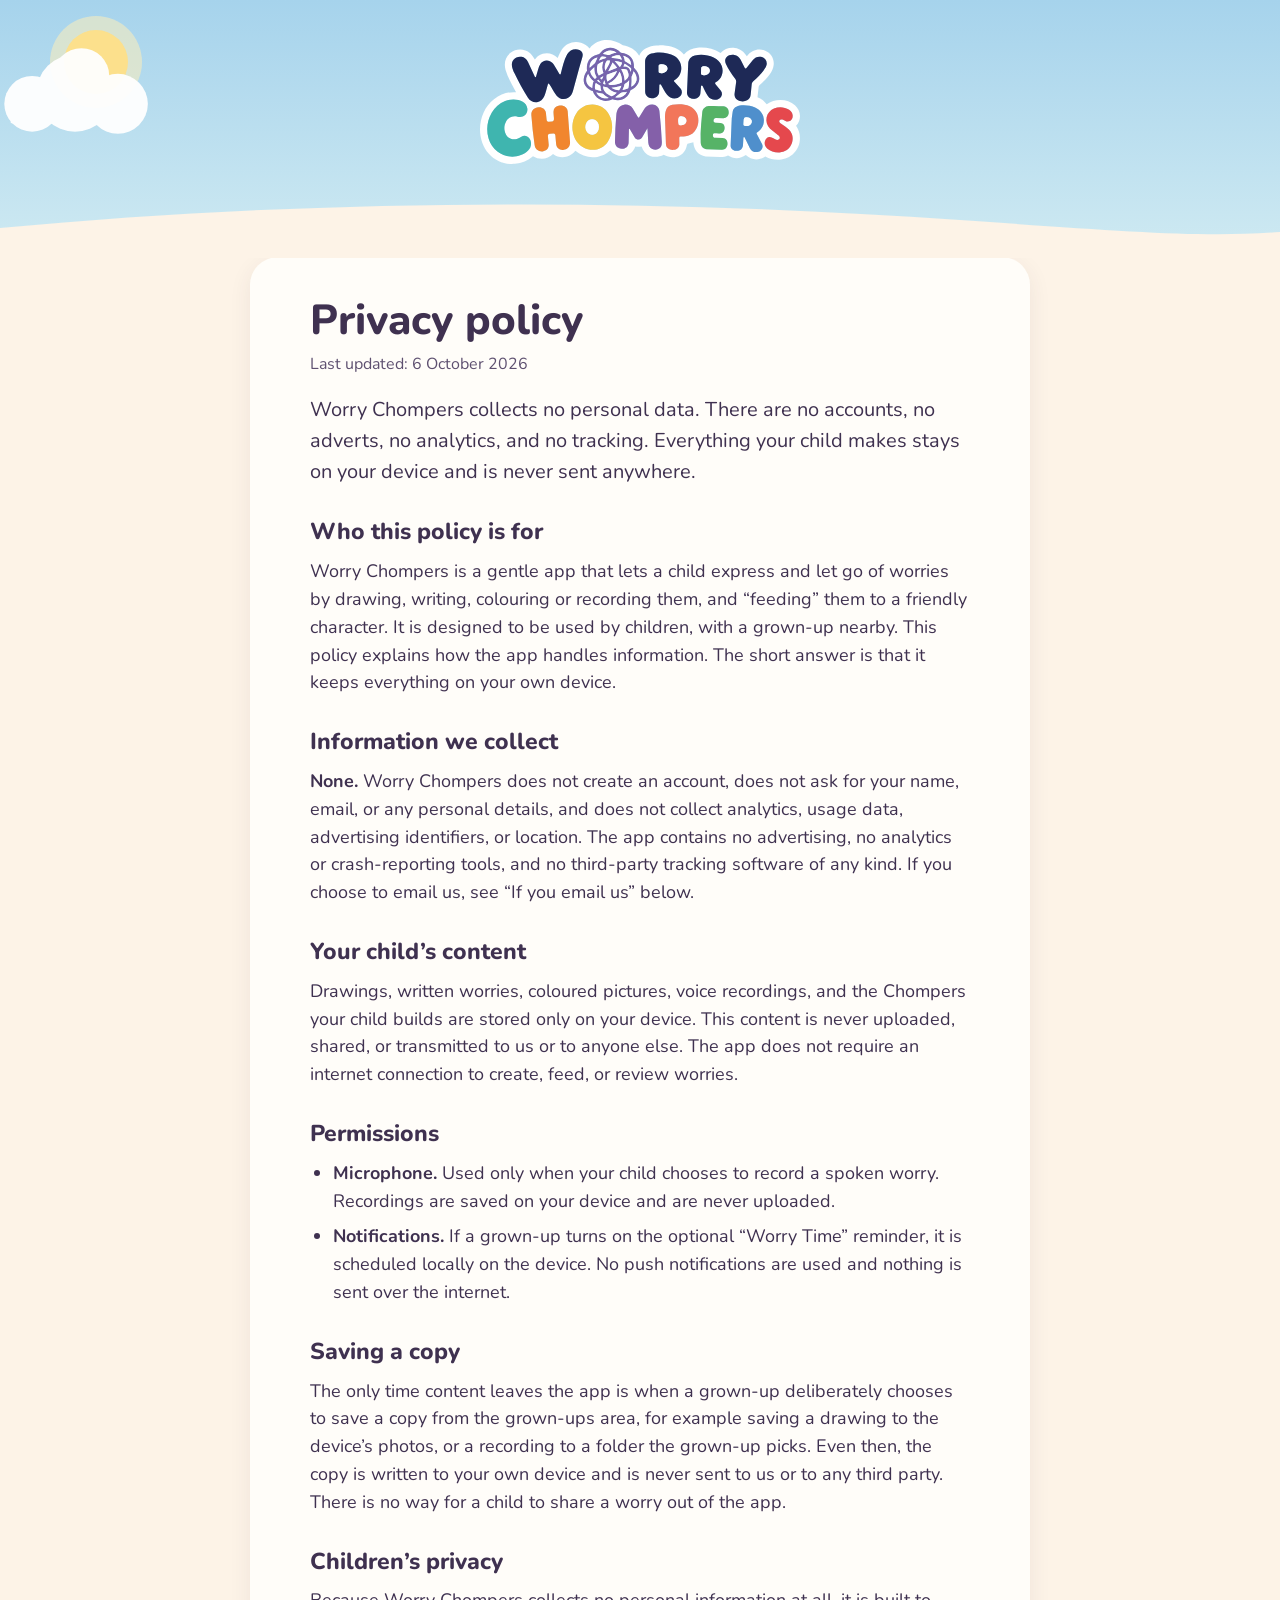
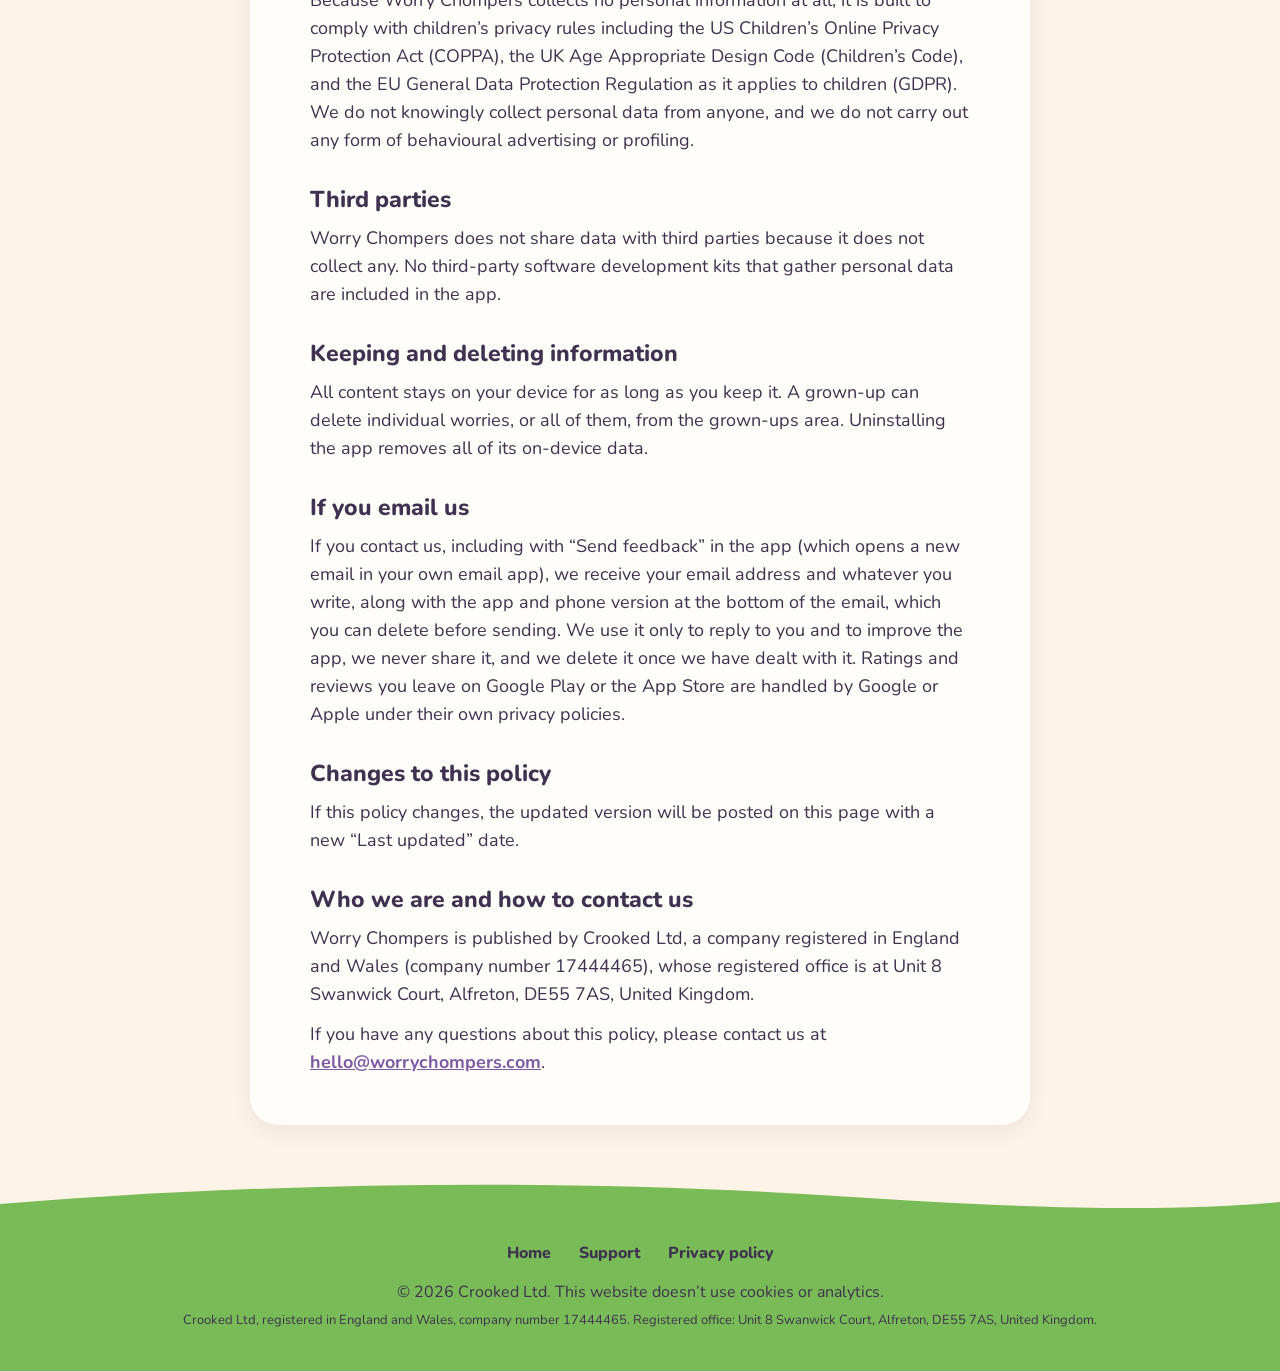
==== privacy/index.html @ 3b2813ef "The Worry Chompers website: home, support and privacy One static page in the app's own materials - i" ====
<!doctype html>
<html lang="en-GB">
<head>
<meta charset="utf-8">
<meta name="viewport" content="width=device-width, initial-scale=1">
<title>Privacy policy | Worry Chompers</title>
<meta name="description" content="The privacy policy for Worry Chompers. The app collects no personal data and everything stays on your device.">
<link rel="canonical" href="https://worrychompers.com/privacy/">
<meta name="theme-color" content="#A6D3EC">
<link rel="icon" href="../favicon.png" type="image/png">
<link rel="apple-touch-icon" href="../apple-touch-icon.png">
<link rel="preload" href="../fonts/nunito-800.woff2" as="font" type="font/woff2" crossorigin>
<link rel="stylesheet" href="../styles.css">
</head>
<body>

<header class="page-head">
  <div class="sky" aria-hidden="true"><div class="sun"></div><svg class="cloud cloud-page" viewBox="-35 -22 70 42" aria-hidden="true"><g fill="#FFFFFF"><circle cx="0" cy="0" r="18"/><circle cx="-20" cy="5" r="13"/><circle cx="20" cy="5" r="14"/><circle cx="3" cy="-8" r="13"/><rect x="-30" y="2" width="60" height="12"/></g></svg></div>
  <a class="logo-link" href="../index.html"><img class="logo" src="../img/logo.svg" alt="Worry Chompers home" width="1016" height="395"></a>
</header>

<main class="page-body">
  <svg class="edge" viewBox="0 0 1440 60" preserveAspectRatio="none" aria-hidden="true"><path d="M0 30 C360 0 720 0 1080 22 C1260 33 1350 40 1440 34 L1440 60 L0 60 Z"/></svg>
  <div class="wrap">
    <article class="doc">
      <h1>Privacy policy</h1>
      <p class="updated">Last updated: 6 October 2026</p>

      <p class="lead">Worry Chompers collects no personal data. There are no accounts, no adverts, no analytics, and no tracking. Everything your child makes stays on your device and is never sent anywhere.</p>

      <h2>Who this policy is for</h2>
      <p>Worry Chompers is a gentle app that lets a child express and let go of worries by drawing, writing, colouring or recording them, and “feeding” them to a friendly character. It is designed to be used by children, with a grown-up nearby. This policy explains how the app handles information. The short answer is that it keeps everything on your own device.</p>

      <h2>Information we collect</h2>
      <p><strong>None.</strong> Worry Chompers does not create an account, does not ask for your name, email, or any personal details, and does not collect analytics, usage data, advertising identifiers, or location. The app contains no advertising, no analytics or crash-reporting tools, and no third-party tracking software of any kind. If you choose to email us, see “If you email us” below.</p>

      <h2>Your child’s content</h2>
      <p>Drawings, written worries, coloured pictures, voice recordings, and the Chompers your child builds are stored only on your device. This content is never uploaded, shared, or transmitted to us or to anyone else. The app does not require an internet connection to create, feed, or review worries.</p>

      <h2>Permissions</h2>
      <ul>
        <li><strong>Microphone.</strong> Used only when your child chooses to record a spoken worry. Recordings are saved on your device and are never uploaded.</li>
        <li><strong>Notifications.</strong> If a grown-up turns on the optional “Worry Time” reminder, it is scheduled locally on the device. No push notifications are used and nothing is sent over the internet.</li>
      </ul>

      <h2>Saving a copy</h2>
      <p>The only time content leaves the app is when a grown-up deliberately chooses to save a copy from the grown-ups area, for example saving a drawing to the device’s photos, or a recording to a folder the grown-up picks. Even then, the copy is written to your own device and is never sent to us or to any third party. There is no way for a child to share a worry out of the app.</p>

      <h2>Children’s privacy</h2>
      <p>Because Worry Chompers collects no personal information at all, it is built to comply with children’s privacy rules including the US Children’s Online Privacy Protection Act (COPPA), the UK Age Appropriate Design Code (Children’s Code), and the EU General Data Protection Regulation as it applies to children (GDPR). We do not knowingly collect personal data from anyone, and we do not carry out any form of behavioural advertising or profiling.</p>

      <h2>Third parties</h2>
      <p>Worry Chompers does not share data with third parties because it does not collect any. No third-party software development kits that gather personal data are included in the app.</p>

      <h2>Keeping and deleting information</h2>
      <p>All content stays on your device for as long as you keep it. A grown-up can delete individual worries, or all of them, from the grown-ups area. Uninstalling the app removes all of its on-device data.</p>

      <h2>If you email us</h2>
      <p>If you contact us, including with “Send feedback” in the app (which opens a new email in your own email app), we receive your email address and whatever you write, along with the app and phone version at the bottom of the email, which you can delete before sending. We use it only to reply to you and to improve the app, we never share it, and we delete it once we have dealt with it. Ratings and reviews you leave on Google Play or the App Store are handled by Google or Apple under their own privacy policies.</p>

      <h2>Changes to this policy</h2>
      <p>If this policy changes, the updated version will be posted on this page with a new “Last updated” date.</p>

      <h2>Who we are and how to contact us</h2>
      <p>Worry Chompers is published by Crooked Ltd, a company registered in England and Wales (company number 17444465), whose registered office is at Unit 8 Swanwick Court, Alfreton, DE55 7AS, United Kingdom.</p>
      <p>If you have any questions about this policy, please contact us at <a href="mailto:hello@worrychompers.com">hello@worrychompers.com</a>.</p>
    </article>
  </div>
</main>

<footer class="footer">
  <svg class="edge" viewBox="0 0 1440 60" preserveAspectRatio="none" aria-hidden="true"><path d="M0 28 C300 6 640 2 940 20 C1160 33 1320 36 1440 26 L1440 60 L0 60 Z"/></svg>
  <div class="wrap">
    <nav aria-label="Help and legal">
      <a href="../index.html">Home</a>
      <a href="../support/index.html">Support</a>
      <a href="../privacy/index.html">Privacy policy</a>
    </nav>
    <p>© 2026 Crooked Ltd. This website doesn’t use cookies or analytics.</p>
    <p class="small">Crooked Ltd, registered in England and Wales, company number 17444465. Registered office: Unit 8 Swanwick Court, Alfreton, DE55 7AS, United Kingdom.</p>
  </div>
</footer>

</body>
</html>
---- styles.css ----
/* Worry Chompers - one page in the app's own materials: its meadow, its Chompers, its colours
   (src/theme/themes.ts and src/components/Scene/Scene.tsx in the app repo) and Nunito. */

@font-face { font-family: Nunito; font-weight: 400; font-style: normal; font-display: swap; src: url(fonts/nunito-400.woff2) format('woff2'); }
@font-face { font-family: Nunito; font-weight: 700; font-style: normal; font-display: swap; src: url(fonts/nunito-700.woff2) format('woff2'); }
@font-face { font-family: Nunito; font-weight: 800; font-style: normal; font-display: swap; src: url(fonts/nunito-800.woff2) format('woff2'); }

:root {
  --ink: #3F3150;
  --ink-soft: #5E5070;
  --cream: #FDF3E7;
  --panel: #FBF0DE;
  --surface: #FFFDF9;
  --brand: #7E5AA6;
  --sky-top: #A6D3EC;
  --sky-bot: #CFEAF2;
  --hill: #C7E6A3;
  --ground: #8FC968;
  --ground-bot: #79BB57;
  --shade: rgba(74, 110, 51, 0.35);
  --round: 28px;
}

*, *::before, *::after { box-sizing: border-box; }
html { -webkit-text-size-adjust: 100%; }
body {
  margin: 0;
  background: var(--cream);
  color: var(--ink);
  font-family: Nunito, ui-rounded, system-ui, sans-serif;
  font-size: 18px;
  line-height: 1.55;
  overflow-x: hidden;
}
img { display: block; max-width: 100%; height: auto; }
h1, h2, h3, p { margin: 0; }
h2 { font-weight: 800; font-size: clamp(32px, 4.2vw, 46px); line-height: 1.15; text-align: center; text-wrap: balance; }
h3 { font-weight: 800; font-size: 22px; line-height: 1.25; text-wrap: balance; }
a { color: inherit; }
a:focus-visible { outline: 3px solid var(--brand); outline-offset: 4px; border-radius: 10px; }
ul, ol { list-style: none; margin: 0; padding: 0; }

.wrap { max-width: 1120px; margin: 0 auto; padding: 0 20px; }

/* ---- Clouds drift across the sky, as they do in the app; nothing else moves. ---- */
.cloud { position: absolute; left: 0; width: 150px; height: 90px; opacity: 0.95; animation: drift linear infinite; }
@keyframes drift {
  from { transform: translateX(-200px); }
  to { transform: translateX(calc(100vw + 40px)); }
}
@media (prefers-reduced-motion: reduce) {
  .cloud { animation: none; transform: translateX(var(--rest, 60vw)); }
}

/* ---- Hero: the meadow ---- */
.hero {
  position: relative;
  overflow: hidden;
  background: linear-gradient(var(--sky-top), var(--sky-bot) 75%);
}
.sky { position: absolute; inset: 0; pointer-events: none; }
.sun {
  position: absolute;
  left: max(5%, 28px);
  top: 64px;
  width: 84px;
  height: 84px;
  border-radius: 50%;
  background: #FCE08C;
  box-shadow: 0 0 0 18px rgba(253, 239, 188, 0.55);
}
.cloud-a { top: 7%; width: 170px; height: 102px; animation-duration: 150s; animation-delay: -40s; --rest: 70vw; }
.cloud-b { top: 22%; width: 100px; height: 60px; animation-duration: 210s; animation-delay: -150s; --rest: 12vw; }
.cloud-c { top: 14%; width: 130px; height: 78px; animation-duration: 180s; animation-delay: -110s; --rest: 84vw; }

.hero-text { position: relative; z-index: 2; max-width: 760px; margin: 0 auto; padding: 36px 20px 0; text-align: center; }
.logo { width: min(500px, 84vw); margin: 0 auto; }
.tagline { margin-top: 18px; font-weight: 800; font-size: clamp(27px, 3.4vw, 40px); line-height: 1.2; text-wrap: balance; }
/* The first store frame: two phrases picked out in the logo's purple and teal, darkened just
   enough to read on the sky (both over 3:1 against it, the floor for text this size). */
.hl-purple { color: #6F4E9C; }
.hl-teal { color: #1B746D; }
.promise { margin-top: 12px; font-weight: 700; font-size: clamp(16px, 1.5vw, 19px); text-wrap: balance; }

.get { display: flex; flex-wrap: wrap; align-items: center; justify-content: center; gap: 10px 16px; margin-top: 22px; }
.play img { width: auto; height: 72px; }  /* the badge file carries its own transparent margin */
.soon {
  padding: 10px 18px;
  border-radius: 999px;
  background: rgba(255, 253, 249, 0.8);
  font-weight: 700;
  font-size: 16px;
}

/* The ground, laid out from the creature's feet. The creature stands in the page flow, so
   nothing can overlap it; the scenery is drawn behind, measured up from the bottom:
   --below is the grass in front of its feet, --behind the grass between them and the crown. */
.meadow {
  --below: clamp(84px, 8vw, 130px);
  --behind: clamp(30px, 3vw, 52px);
  --hk: calc(var(--below) + var(--behind));
  position: relative;
  display: flow-root;  /* or the creature's bottom margin escapes the box and the grass stops short */
  padding-top: 18px;
}
.scenery { position: absolute; inset: 0; pointer-events: none; }
.scenery > * { position: absolute; }
/* The knoll's crown is the top of its box (the curve peaks at y 0); its ends are a quarter down. */
.knoll { left: 0; bottom: 0; width: 100%; height: var(--hk); }
.hill { left: 0; bottom: calc(var(--hk) * 0.55); width: 100%; height: calc(var(--hk) * 0.75); }
.pine { left: 9%; bottom: calc(var(--hk) * 0.8); height: clamp(104px, 11vw, 170px); aspect-ratio: 70 / 102; transform: translateX(-50%); }
.broadleaf { left: 87%; bottom: calc(var(--hk) * 0.83); height: clamp(104px, 11vw, 170px); aspect-ratio: 82 / 102; transform: translateX(-50%); }
.bush { left: 93%; bottom: calc(var(--hk) * 0.76); height: clamp(38px, 4vw, 60px); aspect-ratio: 62 / 41; transform: translateX(-50%); }
.tuft { left: var(--x); bottom: calc(var(--hk) * var(--y)); width: calc(36px * var(--s, 1)); height: calc(29px * var(--s, 1)); transform: translateX(-50%); }
.flower { left: var(--x); bottom: calc(var(--hk) * var(--y)); width: clamp(32px, 3.2vw, 46px); aspect-ratio: 30 / 40; transform: translateX(-50%); }

/* A character standing on the grass: its picture's own transparent margin under the feet is
   measured (2.2% of the hero's height, 5.2% of the group's), so the feet land --below up. */
.stand { position: relative; margin: 0 auto; width: var(--w); }
.stand img { position: relative; width: 100%; }
.hero-chomper { --w: clamp(220px, 25vw, 360px); margin-bottom: calc(var(--below) - var(--w) * 0.026); }
.hero-chomper::before {
  content: "";
  position: absolute;
  left: 18%;
  right: 18%;
  bottom: -1.2%;
  height: 7%;
  border-radius: 50%;
  background: var(--shade);
}

/* ---- Bands, each with a soft hill for a top edge ---- */
.band { position: relative; padding: 56px 0 96px; }
.band > .edge { position: absolute; left: 0; bottom: 100%; width: 100%; height: 60px; margin-bottom: -1px; fill: currentColor; }
.cream { background: var(--cream); }
.cream > .edge { color: var(--cream); }

/* How it works */
.steps { display: grid; grid-template-columns: repeat(3, 1fr); gap: 26px; margin-top: 40px; }
.step {
  padding: 28px 26px 32px;
  border-radius: var(--round);
  background: var(--surface);
  box-shadow: 0 6px 22px rgba(63, 49, 80, 0.08);
  text-align: center;
}
.step-art { display: grid; place-items: center; height: 220px; margin-bottom: 18px; }
.step-art > img { width: auto; max-height: 220px; }
.step p { margin-top: 8px; color: var(--ink-soft); }
.tiles { grid-template-columns: repeat(2, 96px); gap: 12px; align-content: center; }
.tiles span { display: grid; place-items: center; width: 96px; height: 96px; border-radius: 24px; background: var(--bg); }
.tiles img { width: auto; height: 52px; }
.kind { position: relative; }
.kind > img { max-height: 190px; margin-top: 30px; }
.bubble {
  position: absolute;
  top: 0;
  left: 50%;
  z-index: 1;
  width: max-content;
  max-width: 250px;
  padding: 9px 16px;
  border-radius: 18px;
  background: var(--panel);
  box-shadow: 0 3px 10px rgba(63, 49, 80, 0.12);
  font-weight: 700;
  font-size: 16px;
  line-height: 1.3;
  transform: translateX(-50%);
}
.bubble::after {
  content: "";
  position: absolute;
  left: 50%;
  bottom: -9px;
  border: 10px solid transparent;
  border-bottom: 0;
  border-top-color: var(--panel);
  transform: translateX(-50%);
}

/* A Chomper of their own */
.skyband { background: linear-gradient(#BCE0F0, #DDF0F5); overflow: hidden; }
.skyband > .edge { color: #BCE0F0; }
.skyband { overflow: visible; }
.skyband .cloud { animation: none; }
.cloud-d { top: 40px; left: 6%; width: 120px; height: 72px; }
.cloud-e { top: 90px; left: auto; right: 7%; width: 90px; height: 54px; }
.split { position: relative; display: grid; grid-template-columns: 1fr 1fr; gap: 40px; align-items: center; }
.split-text h2 { text-align: left; }
.split-text p { margin-top: 12px; font-size: 19px; }
.split-text h3 { margin-top: 28px; }
.split-art img { width: min(460px, 100%); margin: 0 auto; }

/* For grown-ups */
.purple { background: var(--brand); color: #FFFFFF; }
.purple > .edge { color: var(--brand); }
.intro { max-width: 640px; margin: 14px auto 0; text-align: center; font-size: 19px; text-wrap: balance; }
.cards { display: grid; grid-template-columns: repeat(3, 1fr); gap: 24px; margin-top: 40px; }
.card { padding: 28px; border-radius: var(--round); background: var(--surface); color: var(--ink); }
.card img { width: 64px; height: 64px; }
.card h3 { margin-top: 14px; }
.card p { margin-top: 8px; color: var(--ink-soft); }
.safeguarding { max-width: 760px; margin: 36px auto 0; text-align: center; font-size: 16px; }

/* Built to be quiet */
.quiet { display: grid; grid-template-columns: repeat(3, 1fr); gap: 24px; margin-top: 40px; }
.quiet li { padding: 26px 24px 28px; border-radius: var(--round); background: var(--bg); }
.quiet p { margin-top: 8px; color: var(--ink-soft); }

/* Meet the Chompers - the gang on the hill, and the way to get the app */
.band.get-band { padding-bottom: 0; background: linear-gradient(var(--sky-top), var(--sky-bot)); }
.get-band > .edge { color: var(--sky-top); }
.meadow-get { --below: clamp(40px, 4vw, 64px); --behind: clamp(40px, 4vw, 64px); margin-top: 10px; }
.gang { --w: clamp(290px, 34vw, 440px); margin-bottom: calc(var(--below) - var(--w) * 0.062); }

/* Footer: the bottom of the meadow */
.footer { padding: 6px 0 40px; background: var(--ground-bot); text-align: center; font-size: 16px; }
.footer nav { display: flex; flex-wrap: wrap; justify-content: center; gap: 6px 28px; font-weight: 800; }
.footer nav a { text-decoration: none; }
.footer nav a:hover { text-decoration: underline; }
.footer p { margin-top: 14px; }
.footer .small { margin-top: 6px; font-size: 13px; }

@media (max-width: 960px) {
  .steps, .cards, .quiet { grid-template-columns: 1fr; max-width: 460px; margin-left: auto; margin-right: auto; }
  .split { grid-template-columns: 1fr; }
  .split-text h2 { text-align: center; }
}
@media (max-width: 600px) {
  body { font-size: 17px; }
  /* The logo fills the top of a phone, so the sun moves into the corner above it and the
     clouds drift lower, through the open sky beside the creature. */
  .hero-text { padding-top: 84px; }
  .sun { top: 22px; left: 18px; width: 54px; height: 54px; box-shadow: 0 0 0 12px rgba(253, 239, 188, 0.55); }
  .cloud-a { top: auto; bottom: 25%; width: 120px; height: 72px; }
  .cloud-b { top: auto; bottom: 33%; }
  .cloud-c { display: none; }
  .band { padding: 44px 0 80px; }
  .play img { height: 64px; }
  .cloud-d, .cloud-e { display: none; }
}

/* ---- Inner pages (support, privacy): the sky with the logo, the text on a card, the meadow foot ---- */
.page-head {
  position: relative;
  overflow: hidden;
  padding: 40px 20px 84px;
  background: linear-gradient(var(--sky-top), var(--sky-bot));
  text-align: center;
}
.page-head .sun { top: 30px; width: 64px; height: 64px; box-shadow: 0 0 0 14px rgba(253, 239, 188, 0.55); }
.cloud-page { top: 46px; animation-duration: 160s; animation-delay: -60s; --rest: 78vw; }
.logo-link { position: relative; display: inline-block; border-radius: 16px; }
.page-head .logo { width: min(320px, 72vw); }
.page-body { position: relative; padding: 0 0 110px; background: var(--cream); }
.page-body > .edge { position: absolute; left: 0; bottom: 100%; width: 100%; height: 60px; margin-bottom: -1px; fill: currentColor; color: var(--cream); }
.doc {
  max-width: 780px;
  margin: 0 auto;
  padding: 40px clamp(22px, 5vw, 60px) 48px;
  border-radius: var(--round);
  background: var(--surface);
  box-shadow: 0 6px 22px rgba(63, 49, 80, 0.08);
}
.doc h1 { font-weight: 800; font-size: clamp(32px, 4vw, 42px); line-height: 1.15; }
.doc h2 { margin-top: 32px; font-size: 23px; text-align: left; }
.doc p, .doc ul { margin-top: 12px; }
.doc ul { padding-left: 1.3em; list-style: disc; }
.doc li + li { margin-top: 8px; }
.doc a { color: var(--brand); font-weight: 700; }
.doc .lead { margin-top: 18px; font-size: 20px; }
.doc .updated, .doc .note { color: var(--ink-soft); font-size: 16px; }
.doc .updated { margin-top: 6px; }
.doc .email-button {
  display: inline-block;
  margin-top: 6px;
  padding: 14px 28px;
  border-radius: 999px;
  background: #F2A65A;
  color: #4A2E12;
  font-size: 19px;
  font-weight: 800;
  text-decoration: none;
}
.doc .email-button:hover { background: #EE9A47; }
.footer { position: relative; }
.footer > .edge { position: absolute; left: 0; bottom: 100%; width: 100%; height: 60px; margin-bottom: -1px; fill: var(--ground-bot); }
@media (max-width: 600px) {
  /* The sun moves into the corner above the logo, as on home. */
  .page-head { padding-top: 84px; }
  .page-head .sun { top: 22px; left: 18px; width: 54px; height: 54px; box-shadow: 0 0 0 12px rgba(253, 239, 188, 0.55); }
}
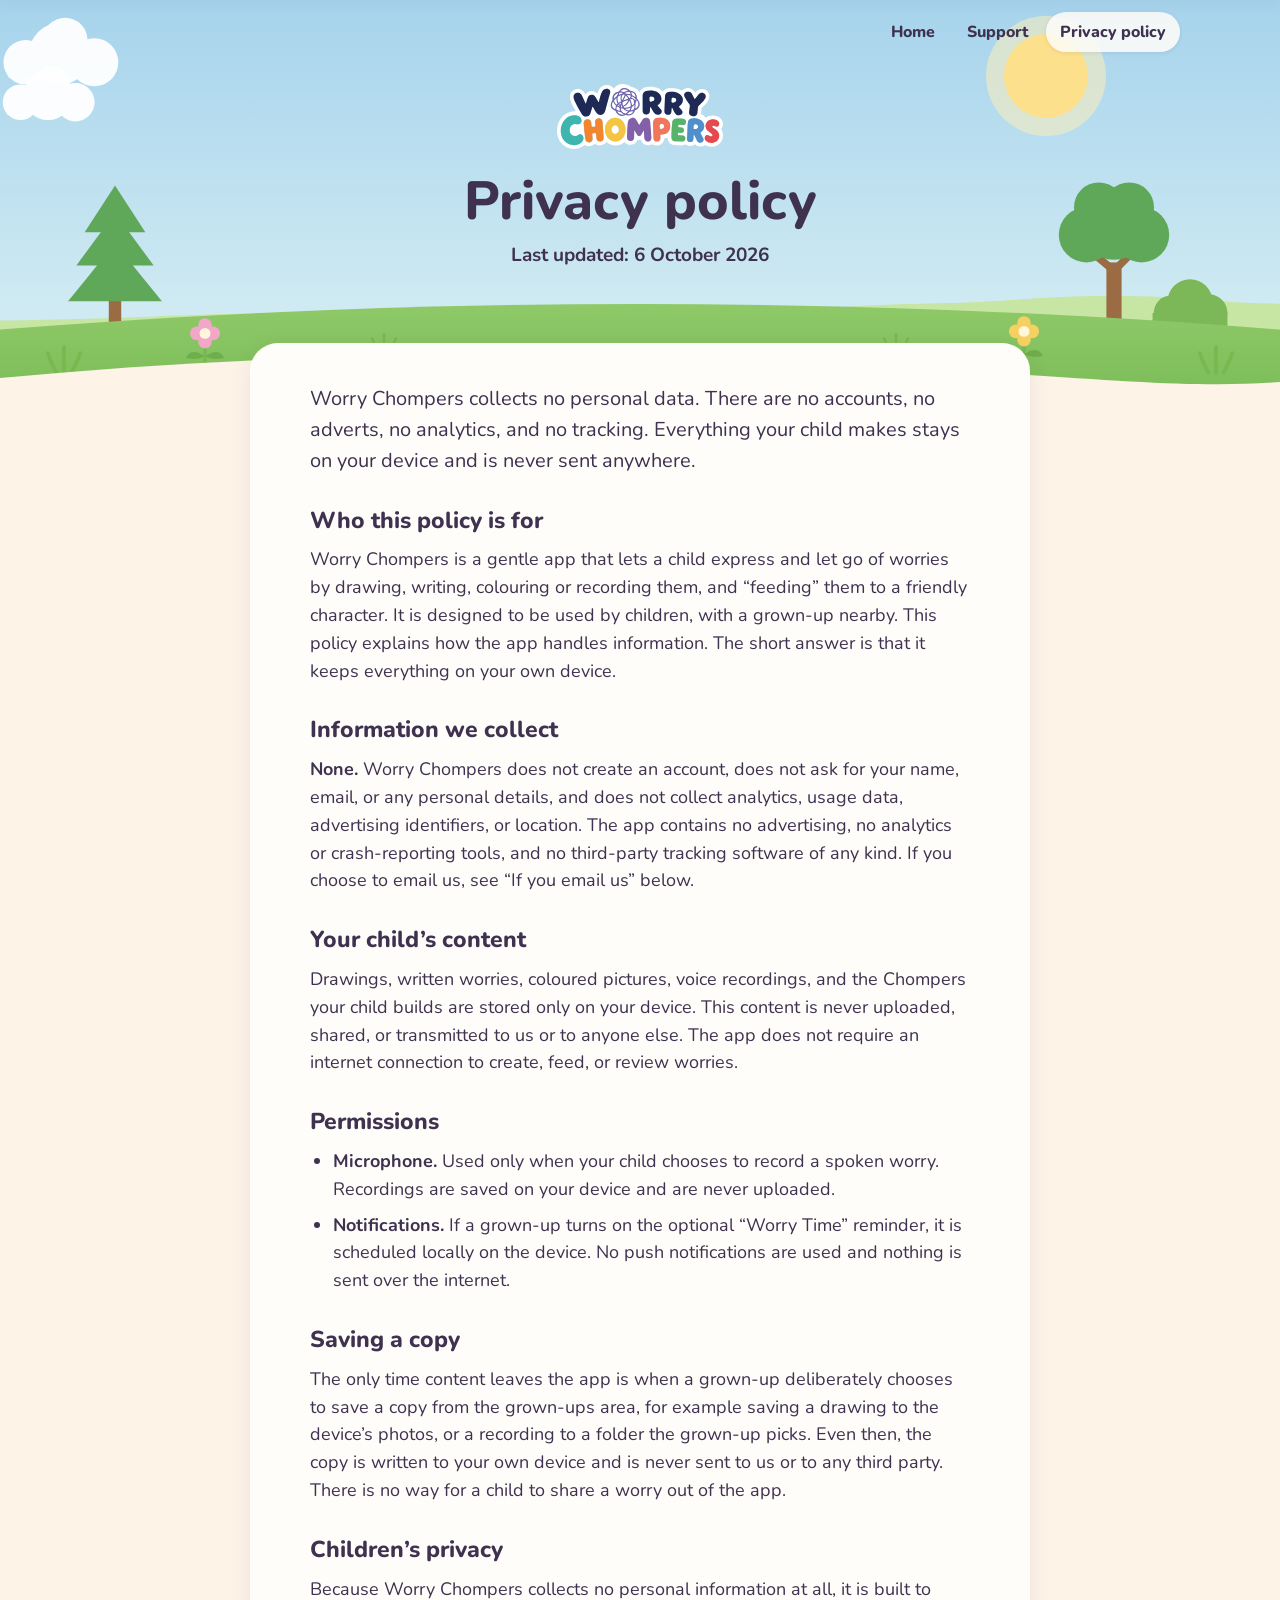
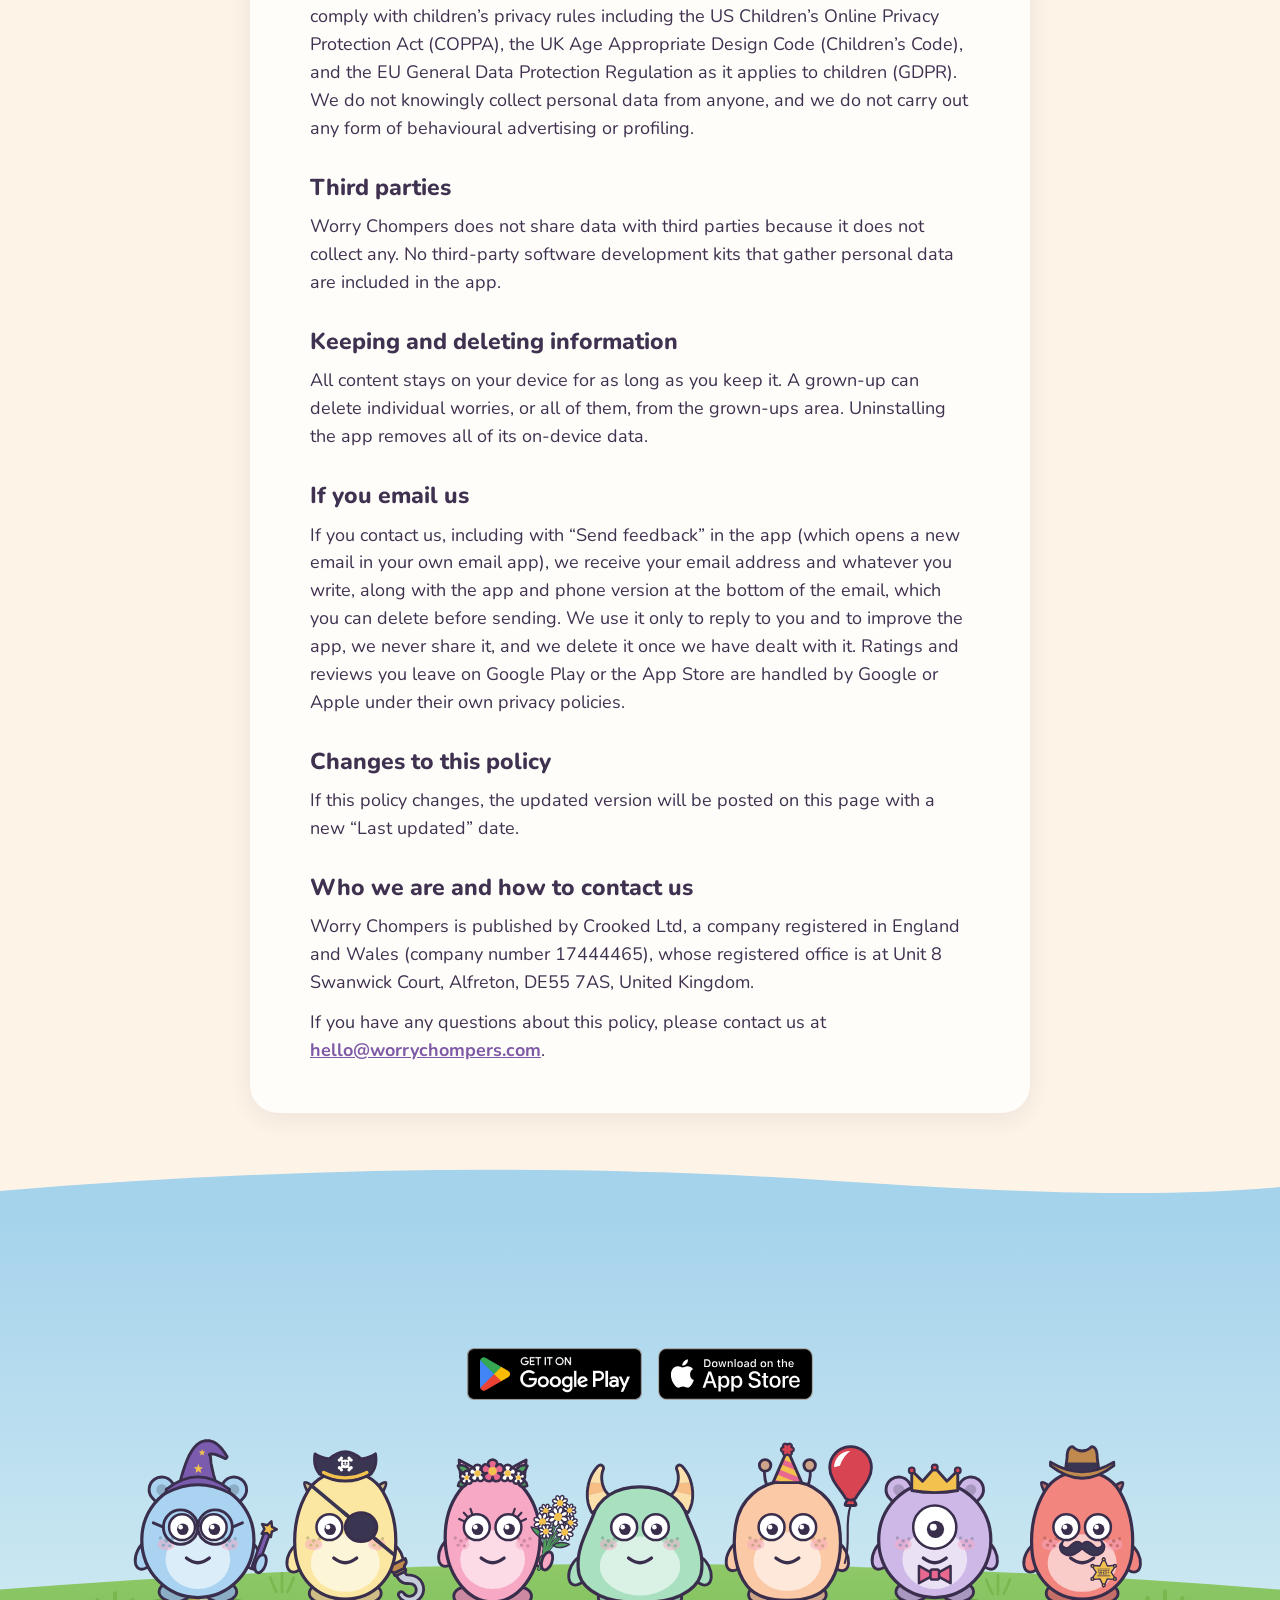
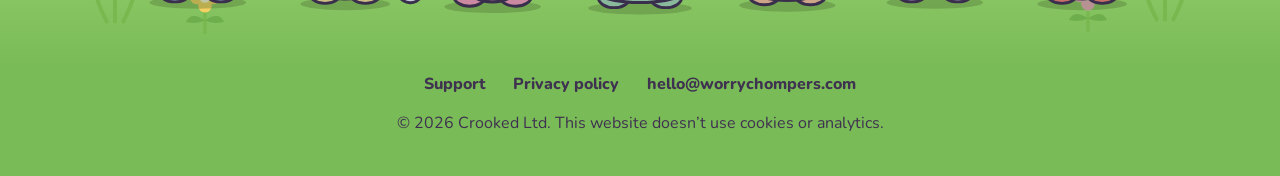
==== commit 60ea2f2a: "The site, reworked with Ryan: hero, store badges, inner pages and a menu - Home: the hero is about 9" ====
--- a/privacy/index.html
+++ b/privacy/index.html
@@ -6,6 +6,14 @@
 <title>Privacy policy | Worry Chompers</title>
 <meta name="description" content="The privacy policy for Worry Chompers. The app collects no personal data and everything stays on your device.">
 <link rel="canonical" href="https://worrychompers.com/privacy/">
+<meta property="og:type" content="website">
+<meta property="og:url" content="https://worrychompers.com/privacy/">
+<meta property="og:title" content="Privacy policy | Worry Chompers">
+<meta property="og:description" content="The privacy policy for Worry Chompers. The app collects no personal data and everything stays on your device.">
+<meta property="og:image" content="https://worrychompers.com/og.png">
+<meta property="og:image:width" content="1200">
+<meta property="og:image:height" content="630">
+<meta name="twitter:card" content="summary_large_image">
 <meta name="theme-color" content="#A6D3EC">
 <link rel="icon" href="../favicon.png" type="image/png">
 <link rel="apple-touch-icon" href="../apple-touch-icon.png">
@@ -14,18 +22,102 @@
 </head>
 <body>
 
-<header class="page-head">
-  <div class="sky" aria-hidden="true"><div class="sun"></div><svg class="cloud cloud-page" viewBox="-35 -22 70 42" aria-hidden="true"><g fill="#FFFFFF"><circle cx="0" cy="0" r="18"/><circle cx="-20" cy="5" r="13"/><circle cx="20" cy="5" r="14"/><circle cx="3" cy="-8" r="13"/><rect x="-30" y="2" width="60" height="12"/></g></svg></div>
-  <a class="logo-link" href="../index.html"><img class="logo" src="../img/logo.svg" alt="Worry Chompers home" width="1016" height="395"></a>
+<!-- The shapes of the app's own meadow (src/components/Scene/Scene.tsx), drawn once and reused. -->
+<svg width="0" height="0" style="position:absolute" aria-hidden="true" focusable="false">
+  <defs>
+    <symbol id="cloud" viewBox="-35 -22 70 42">
+      <g fill="#FFFFFF">
+        <circle cx="0" cy="0" r="18"/><circle cx="-20" cy="5" r="13"/>
+        <circle cx="20" cy="5" r="14"/><circle cx="3" cy="-8" r="13"/>
+        <rect x="-30" y="2" width="60" height="12"/>
+      </g>
+    </symbol>
+    <symbol id="pine" viewBox="-35 -101 70 102">
+      <rect x="-4.5" y="-22" width="9" height="22" fill="#9B6B43"/>
+      <g fill="#5FA85A">
+        <path d="M0 -58 L34 -16 L-34 -16 Z"/><path d="M0 -80 L28 -42 L-28 -42 Z"/><path d="M0 -100 L22 -66 L-22 -66 Z"/>
+      </g>
+    </symbol>
+    <symbol id="broadleaf" viewBox="-41 -101 82 102">
+      <rect x="-5.5" y="-42" width="11" height="42" fill="#9B6B43"/>
+      <path d="M0 -36 L-12 -46 M0 -36 L12 -48" stroke="#9B6B43" stroke-width="5.5" stroke-linecap="round"/>
+      <g fill="#5FA85A">
+        <circle cx="-20" cy="-62" r="20"/><circle cx="20" cy="-62" r="20"/>
+        <circle cx="-11" cy="-82" r="18"/><circle cx="11" cy="-82" r="18"/><circle cx="0" cy="-68" r="24"/>
+      </g>
+    </symbol>
+    <symbol id="bush" viewBox="-31 -33 62 41">
+      <g fill="#7CB758">
+        <circle cx="-15" cy="-5" r="14"/><circle cx="15" cy="-5" r="15"/><circle cx="0" cy="-14" r="18"/>
+        <rect x="-30" y="-5" width="60" height="12"/>
+      </g>
+    </symbol>
+    <symbol id="tuft" viewBox="-13 -19 26 21">
+      <path d="M-5 0 Q-9 -7.8 -10.6 -13 M0 0 Q0 -10.2 0 -17 M5 0 Q9 -7.8 10.6 -13" fill="none" stroke="#79B84F" stroke-width="2.4" stroke-linecap="round"/>
+    </symbol>
+    <symbol id="flower-pink" viewBox="-15 -38 30 40">
+      <path d="M0 0 L0 -26" stroke="#79B84F" stroke-width="2.4" stroke-linecap="round"/>
+      <path d="M0 -9 Q-10 -16 -14 -8 Q-6 -6 0 -9 Z M0 -9 Q10 -16 14 -8 Q6 -6 0 -9 Z" fill="#6FAE4C"/>
+      <g fill="#F2A6C8"><circle cx="-6" cy="-26" r="5"/><circle cx="6" cy="-26" r="5"/><circle cx="0" cy="-32" r="5"/><circle cx="0" cy="-20" r="5"/></g>
+      <circle cx="0" cy="-26" r="4" fill="#FFF6DC"/>
+    </symbol>
+    <symbol id="flower-yellow" viewBox="-15 -38 30 40">
+      <path d="M0 0 L0 -26" stroke="#79B84F" stroke-width="2.4" stroke-linecap="round"/>
+      <path d="M0 -9 Q-10 -16 -14 -8 Q-6 -6 0 -9 Z M0 -9 Q10 -16 14 -8 Q6 -6 0 -9 Z" fill="#6FAE4C"/>
+      <g fill="#F7D062"><circle cx="-6" cy="-26" r="5"/><circle cx="6" cy="-26" r="5"/><circle cx="0" cy="-32" r="5"/><circle cx="0" cy="-20" r="5"/></g>
+      <circle cx="0" cy="-26" r="4" fill="#FFF6DC"/>
+    </symbol>
+    <linearGradient id="ground" x1="0" y1="0" x2="0" y2="1">
+      <stop offset="0" stop-color="#8FC968"/><stop offset="1" stop-color="#79BB57"/>
+    </linearGradient>
+  </defs>
+</svg>
+
+<div class="stickybar" inert aria-hidden="true">
+  <div class="wrap stickybar-inner">
+    <a class="stickybar-logo" href="../index.html"><img src="../img/logo.svg" alt="Worry Chompers home" width="1016" height="395"></a>
+    <nav aria-label="Main"><ul><li><a href="../index.html">Home</a></li><li><a href="../support/index.html">Support</a></li><li><a href="../privacy/index.html" aria-current="page">Privacy policy</a></li></ul></nav>
+  </div>
+</div>
+
+<header class="hero hero-page">
+  <nav class="topnav" aria-label="Main">
+    <div class="wrap topnav-inner"><ul><li><a href="../index.html">Home</a></li><li><a href="../support/index.html">Support</a></li><li><a href="../privacy/index.html" aria-current="page">Privacy policy</a></li></ul></div>
+  </nav>
+
+  <div class="sky" aria-hidden="true">
+    <div class="sun"></div>
+    <svg class="cloud cloud-a"><use href="#cloud"/></svg>
+    <svg class="cloud cloud-c"><use href="#cloud"/></svg>
+  </div>
+
+  <div class="hero-ground" aria-hidden="true">
+    <svg class="hill" viewBox="0 0 1000 100" preserveAspectRatio="none"><path d="M0 62 C150 58 150 50 300 52 C425 54 425 58 550 56 C635 55 635 42 720 40 C800 38 800 30 870 30 C935 30 935 38 1000 40 L1000 100 L0 100 Z" fill="#C7E6A3"/></svg>
+    <svg class="pine"><use href="#pine"/></svg>
+    <svg class="broadleaf"><use href="#broadleaf"/></svg>
+    <svg class="bush"><use href="#bush"/></svg>
+    <svg class="knoll" viewBox="0 0 1000 200" preserveAspectRatio="none"><path d="M0 50 Q500 -50 1000 50 L1000 200 L0 200 Z" fill="url(#ground)"/></svg>
+    <svg class="tuft" style="--x:5%;--y:.3;--s:1.1"><use href="#tuft"/></svg>
+    <svg class="tuft" style="--x:30%;--y:.5;--s:.8"><use href="#tuft"/></svg>
+    <svg class="tuft" style="--x:70%;--y:.5;--s:.8"><use href="#tuft"/></svg>
+    <svg class="tuft" style="--x:95%;--y:.3;--s:1.1"><use href="#tuft"/></svg>
+    <svg class="flower" style="--x:16%;--y:.34"><use href="#flower-pink"/></svg>
+    <svg class="flower" style="--x:80%;--y:.36"><use href="#flower-yellow"/></svg>
+  </div>
+
+  <div class="wrap page-head">
+    <a class="page-logo" href="../index.html"><img class="logo" src="../img/logo.svg" alt="Worry Chompers home" width="1016" height="395"></a>
+    <h1 class="page-title">Privacy policy</h1>
+    <p class="page-sub">Last updated: 6 October 2026</p>
+  </div>
 </header>
 
-<main class="page-body">
-  <svg class="edge" viewBox="0 0 1440 60" preserveAspectRatio="none" aria-hidden="true"><path d="M0 30 C360 0 720 0 1080 22 C1260 33 1350 40 1440 34 L1440 60 L0 60 Z"/></svg>
-  <div class="wrap">
-    <article class="doc">
-      <h1>Privacy policy</h1>
-      <p class="updated">Last updated: 6 October 2026</p>
-
+<main>
+
+  <section class="band cream doc-band" id="content">
+    <svg class="edge" viewBox="0 0 1440 60" preserveAspectRatio="none" aria-hidden="true"><path d="M0 30 C360 0 720 0 1080 22 C1260 33 1350 40 1440 34 L1440 60 L0 60 Z"/></svg>
+    <div class="wrap">
+      <article class="doc">
       <p class="lead">Worry Chompers collects no personal data. There are no accounts, no adverts, no analytics, and no tracking. Everything your child makes stays on your device and is never sent anywhere.</p>
 
       <h2>Who this policy is for</h2>
@@ -39,8 +131,8 @@
 
       <h2>Permissions</h2>
       <ul>
-        <li><strong>Microphone.</strong> Used only when your child chooses to record a spoken worry. Recordings are saved on your device and are never uploaded.</li>
-        <li><strong>Notifications.</strong> If a grown-up turns on the optional “Worry Time” reminder, it is scheduled locally on the device. No push notifications are used and nothing is sent over the internet.</li>
+      <li><strong>Microphone.</strong> Used only when your child chooses to record a spoken worry. Recordings are saved on your device and are never uploaded.</li>
+      <li><strong>Notifications.</strong> If a grown-up turns on the optional “Worry Time” reminder, it is scheduled locally on the device. No push notifications are used and nothing is sent over the internet.</li>
       </ul>
 
       <h2>Saving a copy</h2>
@@ -64,22 +156,61 @@
       <h2>Who we are and how to contact us</h2>
       <p>Worry Chompers is published by Crooked Ltd, a company registered in England and Wales (company number 17444465), whose registered office is at Unit 8 Swanwick Court, Alfreton, DE55 7AS, United Kingdom.</p>
       <p>If you have any questions about this policy, please contact us at <a href="mailto:hello@worrychompers.com">hello@worrychompers.com</a>.</p>
-    </article>
-  </div>
+      </article>
+    </div>
+  </section>
+
+  <section class="band get-band" id="get" aria-label="Get Worry Chompers">
+    <svg class="edge" viewBox="0 0 1440 60" preserveAspectRatio="none" aria-hidden="true"><path d="M0 30 C320 6 640 2 940 20 C1160 33 1320 36 1440 26 L1440 60 L0 60 Z"/></svg>
+    <div class="wrap">
+      <div class="get">
+          <a class="badge" href="#"><img src="../img/google-play-badge.png" alt="Get it on Google Play" width="564" height="168"></a>
+          <a class="badge" href="#"><img src="../img/app-store-badge.svg" alt="Download on the App Store" width="120" height="40"></a>
+      </div>
+    </div>
+    <div class="meadow meadow-get">
+      <div class="scenery" aria-hidden="true">
+        <svg class="knoll" viewBox="0 0 1000 200" preserveAspectRatio="none"><path d="M0 50 Q500 -50 1000 50 L1000 200 L0 200 Z" fill="url(#ground)"/></svg>
+        <svg class="tuft" style="--x:9%;--y:.4;--s:1.2"><use href="#tuft"/></svg>
+        <svg class="tuft" style="--x:22%;--y:.7;--s:.8"><use href="#tuft"/></svg>
+        <svg class="tuft" style="--x:78%;--y:.68;--s:.8"><use href="#tuft"/></svg>
+        <svg class="tuft" style="--x:91%;--y:.42;--s:1.2"><use href="#tuft"/></svg>
+        <svg class="flower" style="--x:16%;--y:.3"><use href="#flower-yellow"/></svg>
+        <svg class="flower" style="--x:85%;--y:.32"><use href="#flower-pink"/></svg>
+      </div>
+      <div class="stand gang"><img src="../img/lineup.svg" alt="Seven Chompers side by side: a wizard, a pirate, one with a flower crown, one with horns, one with a party hat and a balloon, one with a crown, and a cowboy" width="3060" height="540"></div>
+    </div>
+  </section>
+
 </main>
 
 <footer class="footer">
-  <svg class="edge" viewBox="0 0 1440 60" preserveAspectRatio="none" aria-hidden="true"><path d="M0 28 C300 6 640 2 940 20 C1160 33 1320 36 1440 26 L1440 60 L0 60 Z"/></svg>
   <div class="wrap">
     <nav aria-label="Help and legal">
-      <a href="../index.html">Home</a>
       <a href="../support/index.html">Support</a>
       <a href="../privacy/index.html">Privacy policy</a>
+      <a href="mailto:hello@worrychompers.com">hello@worrychompers.com</a>
     </nav>
     <p>© 2026 Crooked Ltd. This website doesn’t use cookies or analytics.</p>
-    <p class="small">Crooked Ltd, registered in England and Wales, company number 17444465. Registered office: Unit 8 Swanwick Court, Alfreton, DE55 7AS, United Kingdom.</p>
   </div>
 </footer>
 
+<script>
+  // The pinned bar slides in once the hero has scrolled away, and out again above it.
+  var pinned = document.querySelector('.stickybar');
+  var hero = document.querySelector('.hero');
+  var shown = null;
+  var update = function () {
+    var past = hero.getBoundingClientRect().bottom < 64;
+    if (past === shown) return;
+    shown = past;
+    pinned.classList.toggle('show', past);
+    pinned.toggleAttribute('inert', !past);
+    pinned.setAttribute('aria-hidden', past ? 'false' : 'true');
+  };
+  addEventListener('scroll', update, { passive: true });
+  addEventListener('resize', update);
+  update();
+</script>
 </body>
 </html>
--- a/styles.css
+++ b/styles.css
@@ -19,6 +19,10 @@
   --ground-bot: #79BB57;
   --shade: rgba(74, 110, 51, 0.35);
   --round: 28px;
+  /* Every section's space above and below, one size top and bottom (Ryan: 120), scaled down on
+     smaller screens. */
+  --band-top: clamp(72px, 8.33vw, 120px);
+  --band-bottom: clamp(72px, 8.33vw, 120px);
 }
 
 *, *::before, *::after { box-sizing: border-box; }
@@ -61,21 +65,42 @@
 .sky { position: absolute; inset: 0; pointer-events: none; }
 .sun {
   position: absolute;
-  left: max(5%, 28px);
-  top: 64px;
+  left: 49%;
+  top: 30px;
   width: 84px;
   height: 84px;
   border-radius: 50%;
   background: #FCE08C;
   box-shadow: 0 0 0 18px rgba(253, 239, 188, 0.55);
 }
-.cloud-a { top: 7%; width: 170px; height: 102px; animation-duration: 150s; animation-delay: -40s; --rest: 70vw; }
-.cloud-b { top: 22%; width: 100px; height: 60px; animation-duration: 210s; animation-delay: -150s; --rest: 12vw; }
-.cloud-c { top: 14%; width: 130px; height: 78px; animation-duration: 180s; animation-delay: -110s; --rest: 84vw; }
-
-.hero-text { position: relative; z-index: 2; max-width: 760px; margin: 0 auto; padding: 36px 20px 0; text-align: center; }
-.logo { width: min(500px, 84vw); margin: 0 auto; }
-.tagline { margin-top: 18px; font-weight: 800; font-size: clamp(27px, 3.4vw, 40px); line-height: 1.2; text-wrap: balance; }
+.cloud-a { top: 6%; width: 150px; height: 90px; animation-duration: 150s; animation-delay: -40s; --rest: 70vw; }
+.cloud-b { top: 38%; width: 100px; height: 60px; animation-duration: 210s; animation-delay: -150s; --rest: 12vw; }
+.cloud-c { top: 20%; width: 130px; height: 78px; animation-duration: 180s; animation-delay: -110s; --rest: 84vw; }
+
+/* Title on the left, the phone on the right, standing on a strip of meadow. Sized to its
+   content, not to the window. */
+.hero {
+  --ground: clamp(96px, 11vw, 150px);
+  display: flex;
+  flex-direction: column;
+  justify-content: center;
+  min-height: 90vh;
+  min-height: 90svh;
+}
+.hero-inner {
+  position: relative;
+  z-index: 2;
+  display: grid;
+  grid-template-columns: minmax(0, 1.15fr) minmax(0, 0.85fr);
+  align-items: center;
+  gap: 24px 40px;
+  width: 100%;
+  padding-top: calc(var(--bar) + 16px);
+  padding-bottom: calc(var(--ground) * 0.75);
+}
+.hero-text { text-align: left; }
+.logo { width: min(440px, 100%); }
+.tagline { margin-top: 20px; font-weight: 800; font-size: clamp(28px, 3.3vw, 42px); line-height: 1.18; text-wrap: balance; }
 /* The first store frame: two phrases picked out in the logo's purple and teal, darkened just
    enough to read on the sky (both over 3:1 against it, the floor for text this size). */
 .hl-purple { color: #6F4E9C; }
@@ -83,14 +108,15 @@
 .promise { margin-top: 12px; font-weight: 700; font-size: clamp(16px, 1.5vw, 19px); text-wrap: balance; }
 
 .get { display: flex; flex-wrap: wrap; align-items: center; justify-content: center; gap: 10px 16px; margin-top: 22px; }
-.play img { width: auto; height: 72px; }  /* the badge file carries its own transparent margin */
-.soon {
-  padding: 10px 18px;
-  border-radius: 999px;
-  background: rgba(255, 253, 249, 0.8);
-  font-weight: 700;
-  font-size: 16px;
-}
+.badge { display: block; border-radius: 9px; }
+.badge img { width: auto; height: 52px; }
+
+.hero .get { justify-content: flex-start; }
+.hero-device { justify-self: center; width: clamp(200px, 21vw, 280px); }
+.hero-device img { width: 100%; filter: drop-shadow(0 22px 26px rgba(45, 70, 35, 0.28)); }
+.hero-ground { position: absolute; left: 0; right: 0; bottom: 0; height: var(--ground); pointer-events: none; }
+.hero-ground > * { position: absolute; }
+.hero-ground { --hk: var(--ground); }
 
 /* The ground, laid out from the creature's feet. The creature stands in the page flow, so
    nothing can overlap it; the scenery is drawn behind, measured up from the bottom:
@@ -118,20 +144,8 @@
    measured (2.2% of the hero's height, 5.2% of the group's), so the feet land --below up. */
 .stand { position: relative; margin: 0 auto; width: var(--w); }
 .stand img { position: relative; width: 100%; }
-.hero-chomper { --w: clamp(220px, 25vw, 360px); margin-bottom: calc(var(--below) - var(--w) * 0.026); }
-.hero-chomper::before {
-  content: "";
-  position: absolute;
-  left: 18%;
-  right: 18%;
-  bottom: -1.2%;
-  height: 7%;
-  border-radius: 50%;
-  background: var(--shade);
-}
-
 /* ---- Bands, each with a soft hill for a top edge ---- */
-.band { position: relative; padding: 56px 0 96px; }
+.band { position: relative; padding: var(--band-top) 0 var(--band-bottom); }
 .band > .edge { position: absolute; left: 0; bottom: 100%; width: 100%; height: 60px; margin-bottom: -1px; fill: currentColor; }
 .cream { background: var(--cream); }
 .cream > .edge { color: var(--cream); }
@@ -148,11 +162,11 @@
 .step-art { display: grid; place-items: center; height: 220px; margin-bottom: 18px; }
 .step-art > img { width: auto; max-height: 220px; }
 .step p { margin-top: 8px; color: var(--ink-soft); }
-.tiles { grid-template-columns: repeat(2, 96px); gap: 12px; align-content: center; }
+.tiles { grid-template-columns: repeat(2, 96px); gap: 12px; align-content: center; justify-content: center; }
 .tiles span { display: grid; place-items: center; width: 96px; height: 96px; border-radius: 24px; background: var(--bg); }
 .tiles img { width: auto; height: 52px; }
 .kind { position: relative; }
-.kind > img { max-height: 190px; margin-top: 30px; }
+.kind > img { max-height: 180px; margin-top: 44px; }
 .bubble {
   position: absolute;
   top: 0;
@@ -198,22 +212,23 @@
 .purple > .edge { color: var(--brand); }
 .intro { max-width: 640px; margin: 14px auto 0; text-align: center; font-size: 19px; text-wrap: balance; }
 .cards { display: grid; grid-template-columns: repeat(3, 1fr); gap: 24px; margin-top: 40px; }
-.card { padding: 28px; border-radius: var(--round); background: var(--surface); color: var(--ink); }
-.card img { width: 64px; height: 64px; }
+.card { padding: 28px; border-radius: var(--round); background: var(--surface); color: var(--ink); text-align: center; }
+.card img { width: 64px; height: 64px; margin: 0 auto; }
 .card h3 { margin-top: 14px; }
 .card p { margin-top: 8px; color: var(--ink-soft); }
 .safeguarding { max-width: 760px; margin: 36px auto 0; text-align: center; font-size: 16px; }
 
 /* Built to be quiet */
 .quiet { display: grid; grid-template-columns: repeat(3, 1fr); gap: 24px; margin-top: 40px; }
-.quiet li { padding: 26px 24px 28px; border-radius: var(--round); background: var(--bg); }
+.quiet li { display: flex; flex-direction: column; justify-content: center; padding: 26px 24px 28px; border-radius: var(--round); background: var(--bg); text-align: center; }
 .quiet p { margin-top: 8px; color: var(--ink-soft); }
 
 /* Meet the Chompers - the gang on the hill, and the way to get the app */
-.band.get-band { padding-bottom: 0; background: linear-gradient(var(--sky-top), var(--sky-bot)); }
+.band.get-band { padding-bottom: 0; background: linear-gradient(var(--sky-top), var(--sky-bot) calc(100% - 24px), var(--ground-bot) calc(100% - 24px)); }
 .get-band > .edge { color: var(--sky-top); }
 .meadow-get { --below: clamp(40px, 4vw, 64px); --behind: clamp(40px, 4vw, 64px); margin-top: 10px; }
-.gang { --w: clamp(290px, 34vw, 440px); margin-bottom: calc(var(--below) - var(--w) * 0.062); }
+.gang { --w: min(1100px, 92vw); margin-bottom: calc(var(--below) - var(--w) * 0.0068); margin-left: calc(50% - var(--w) / 2); }
+.meadow-get { overflow: hidden; }
 
 /* Footer: the bottom of the meadow */
 .footer { padding: 6px 0 40px; background: var(--ground-bot); text-align: center; font-size: 16px; }
@@ -223,6 +238,13 @@
 .footer p { margin-top: 14px; }
 .footer .small { margin-top: 6px; font-size: 13px; }
 
+@media (max-width: 860px) {
+  .hero-inner { grid-template-columns: 1fr; padding-top: 36px; }
+  .hero-text { text-align: center; }
+  .logo { margin: 0 auto; }
+  .hero .get { justify-content: center; }
+  .sun { left: 18px; top: 18px; width: 54px; height: 54px; box-shadow: 0 0 0 12px rgba(253, 239, 188, 0.55); }
+}
 @media (max-width: 960px) {
   .steps, .cards, .quiet { grid-template-columns: 1fr; max-width: 460px; margin-left: auto; margin-right: auto; }
   .split { grid-template-columns: 1fr; }
@@ -230,32 +252,50 @@
 }
 @media (max-width: 600px) {
   body { font-size: 17px; }
-  /* The logo fills the top of a phone, so the sun moves into the corner above it and the
-     clouds drift lower, through the open sky beside the creature. */
-  .hero-text { padding-top: 84px; }
-  .sun { top: 22px; left: 18px; width: 54px; height: 54px; box-shadow: 0 0 0 12px rgba(253, 239, 188, 0.55); }
-  .cloud-a { top: auto; bottom: 25%; width: 120px; height: 72px; }
-  .cloud-b { top: auto; bottom: 33%; }
+  /* The logo fills the top of a phone, so the sun moves into the corner above it, and the
+     line-up runs off both edges so the middle of the group stays big enough to read. */
+  .hero-inner { padding-top: calc(var(--bar) + 20px); }
+  .cloud-a { top: 8px; width: 110px; height: 66px; }
+  .cloud-b { top: auto; bottom: 26%; }
   .cloud-c { display: none; }
-  .band { padding: 44px 0 80px; }
-  .play img { height: 64px; }
+  .gang { --w: 150vw; }
+  .badge img { height: 46px; }
   .cloud-d, .cloud-e { display: none; }
 }
 
-/* ---- Inner pages (support, privacy): the sky with the logo, the text on a card, the meadow foot ---- */
-.page-head {
-  position: relative;
-  overflow: hidden;
-  padding: 40px 20px 84px;
-  background: linear-gradient(var(--sky-top), var(--sky-bot));
-  text-align: center;
-}
-.page-head .sun { top: 30px; width: 64px; height: 64px; box-shadow: 0 0 0 14px rgba(253, 239, 188, 0.55); }
-.cloud-page { top: 46px; animation-duration: 160s; animation-delay: -60s; --rest: 78vw; }
-.logo-link { position: relative; display: inline-block; border-radius: 16px; }
-.page-head .logo { width: min(320px, 72vw); }
-.page-body { position: relative; padding: 0 0 110px; background: var(--cream); }
-.page-body > .edge { position: absolute; left: 0; bottom: 100%; width: 100%; height: 60px; margin-bottom: -1px; fill: currentColor; color: var(--cream); }
+/* ---- Inner pages (support, privacy), after the reference's own inner pages: a compact header,
+   everything centred, the trees either side framing it, and the content straight after ---- */
+.hero.hero-page { min-height: 0; --ground: clamp(84px, 8vw, 116px); }
+.page-head { position: relative; z-index: 2; text-align: center; padding-top: calc(var(--bar) + 20px); padding-bottom: calc(var(--ground) + 34px); }
+.page-logo { display: inline-block; border-radius: 12px; }
+.hero-page .logo { width: clamp(150px, 13vw, 200px); }
+.page-title { margin-top: 14px; font-weight: 800; font-size: clamp(36px, 4.2vw, 54px); line-height: 1.1; text-wrap: balance; }
+.page-sub { margin-top: 10px; font-weight: 700; font-size: clamp(17px, 1.5vw, 19px); }
+.page-cta { margin-top: 26px; }
+.page-note { max-width: 520px; margin: 14px auto 0; font-size: 15px; text-wrap: balance; }
+.hero-page .sun { left: auto; right: 15%; top: 34px; }
+.hero-page .cloud-a { top: 4%; width: 120px; height: 72px; }
+.hero-page .cloud-c { top: 16%; width: 96px; height: 58px; }
+.email-button {
+  display: inline-block;
+  padding: 14px 28px;
+  border-radius: 999px;
+  background: #F2A65A;
+  color: #4A2E12;
+  font-size: 19px;
+  font-weight: 800;
+  text-decoration: none;
+  box-shadow: 0 4px 12px rgba(63, 49, 80, 0.12);
+}
+.email-button:hover { background: #EE9A47; }
+.email-button:focus-visible { outline: 3px solid var(--brand); outline-offset: 3px; }
+.band.doc-band { --overlap: clamp(44px, 5vw, 78px); display: flow-root; padding-top: 0; }
+.doc-band .doc { position: relative; z-index: 3; margin-top: calc(-1 * var(--overlap)); }
+@media (max-width: 700px) {
+  .hero-page .pine, .hero-page .broadleaf, .hero-page .bush { display: none; }
+  .hero-page .sun { left: 18px; right: auto; top: 18px; width: 54px; height: 54px; box-shadow: 0 0 0 12px rgba(253, 239, 188, 0.55); }
+  .page-head { padding-top: calc(var(--bar) + 12px); }
+}
 .doc {
   max-width: 780px;
   margin: 0 auto;
@@ -264,31 +304,52 @@
   background: var(--surface);
   box-shadow: 0 6px 22px rgba(63, 49, 80, 0.08);
 }
-.doc h1 { font-weight: 800; font-size: clamp(32px, 4vw, 42px); line-height: 1.15; }
+.doc > :first-child { margin-top: 0; }
 .doc h2 { margin-top: 32px; font-size: 23px; text-align: left; }
 .doc p, .doc ul { margin-top: 12px; }
 .doc ul { padding-left: 1.3em; list-style: disc; }
 .doc li + li { margin-top: 8px; }
 .doc a { color: var(--brand); font-weight: 700; }
-.doc .lead { margin-top: 18px; font-size: 20px; }
-.doc .updated, .doc .note { color: var(--ink-soft); font-size: 16px; }
-.doc .updated { margin-top: 6px; }
-.doc .email-button {
-  display: inline-block;
-  margin-top: 6px;
-  padding: 14px 28px;
-  border-radius: 999px;
-  background: #F2A65A;
-  color: #4A2E12;
-  font-size: 19px;
-  font-weight: 800;
-  text-decoration: none;
-}
-.doc .email-button:hover { background: #EE9A47; }
-.footer { position: relative; }
-.footer > .edge { position: absolute; left: 0; bottom: 100%; width: 100%; height: 60px; margin-bottom: -1px; fill: var(--ground-bot); }
+.doc .lead { font-size: 20px; }
+.doc .note { color: var(--ink-soft); font-size: 16px; }
+
+/* ---- The menu. Over the hero: the three links, clear on the sky, scrolling away with it. Past
+   the hero: a pinned bar with the logo slides down from the top (the script shows it). ---- */
+:root { --bar: 64px; }
+.topnav { position: absolute; top: 0; left: 0; right: 0; z-index: 5; height: var(--bar); }
+.topnav-inner, .stickybar-inner { display: flex; align-items: center; height: 100%; }
+.topnav-inner { justify-content: flex-end; }
+.stickybar-inner { justify-content: space-between; gap: 16px; }
+.stickybar {
+  position: fixed;
+  top: 0;
+  left: 0;
+  right: 0;
+  z-index: 50;
+  height: var(--bar);
+  background: rgba(253, 243, 231, 0.9);
+  -webkit-backdrop-filter: blur(12px);
+  backdrop-filter: blur(12px);
+  box-shadow: 0 1px 0 rgba(63, 49, 80, 0.08), 0 6px 18px rgba(63, 49, 80, 0.07);
+  transform: translateY(-110%);
+  transition: transform 0.25s ease;
+}
+.stickybar.show { transform: none; }
+.stickybar-logo { display: block; flex: none; border-radius: 8px; }
+.stickybar-logo img { width: auto; height: 42px; }
+.topnav ul, .stickybar ul { display: flex; align-items: center; gap: 4px; }
+.topnav a, .stickybar nav a { display: block; padding: 8px 14px; border-radius: 999px; color: var(--ink); font-weight: 800; font-size: 16px; text-decoration: none; white-space: nowrap; }
+.topnav a:hover, .stickybar nav a:hover { background: rgba(126, 90, 166, 0.12); }
+.topnav a:focus-visible, .stickybar a:focus-visible { outline: 3px solid var(--brand); outline-offset: 2px; }
+.topnav a[aria-current="page"], .stickybar a[aria-current="page"] { background: rgba(255, 253, 249, 0.85); box-shadow: 0 1px 4px rgba(63, 49, 80, 0.1); }
+@media (prefers-reduced-motion: reduce) { .stickybar { transition: none; } }
 @media (max-width: 600px) {
-  /* The sun moves into the corner above the logo, as on home. */
-  .page-head { padding-top: 84px; }
-  .page-head .sun { top: 22px; left: 18px; width: 54px; height: 54px; box-shadow: 0 0 0 12px rgba(253, 239, 188, 0.55); }
-}
+  /* Right-aligned on a phone too: the sun sits top left there, on every page. */
+  .topnav ul, .stickybar ul { gap: 0; }
+  .topnav a, .stickybar nav a { padding: 8px 9px; font-size: 15px; }
+  .stickybar-logo img { height: 32px; }
+}
+@media (max-width: 370px) {
+  .topnav a, .stickybar nav a { padding: 8px 7px; font-size: 14px; }
+  .stickybar-logo img { height: 28px; }
+}
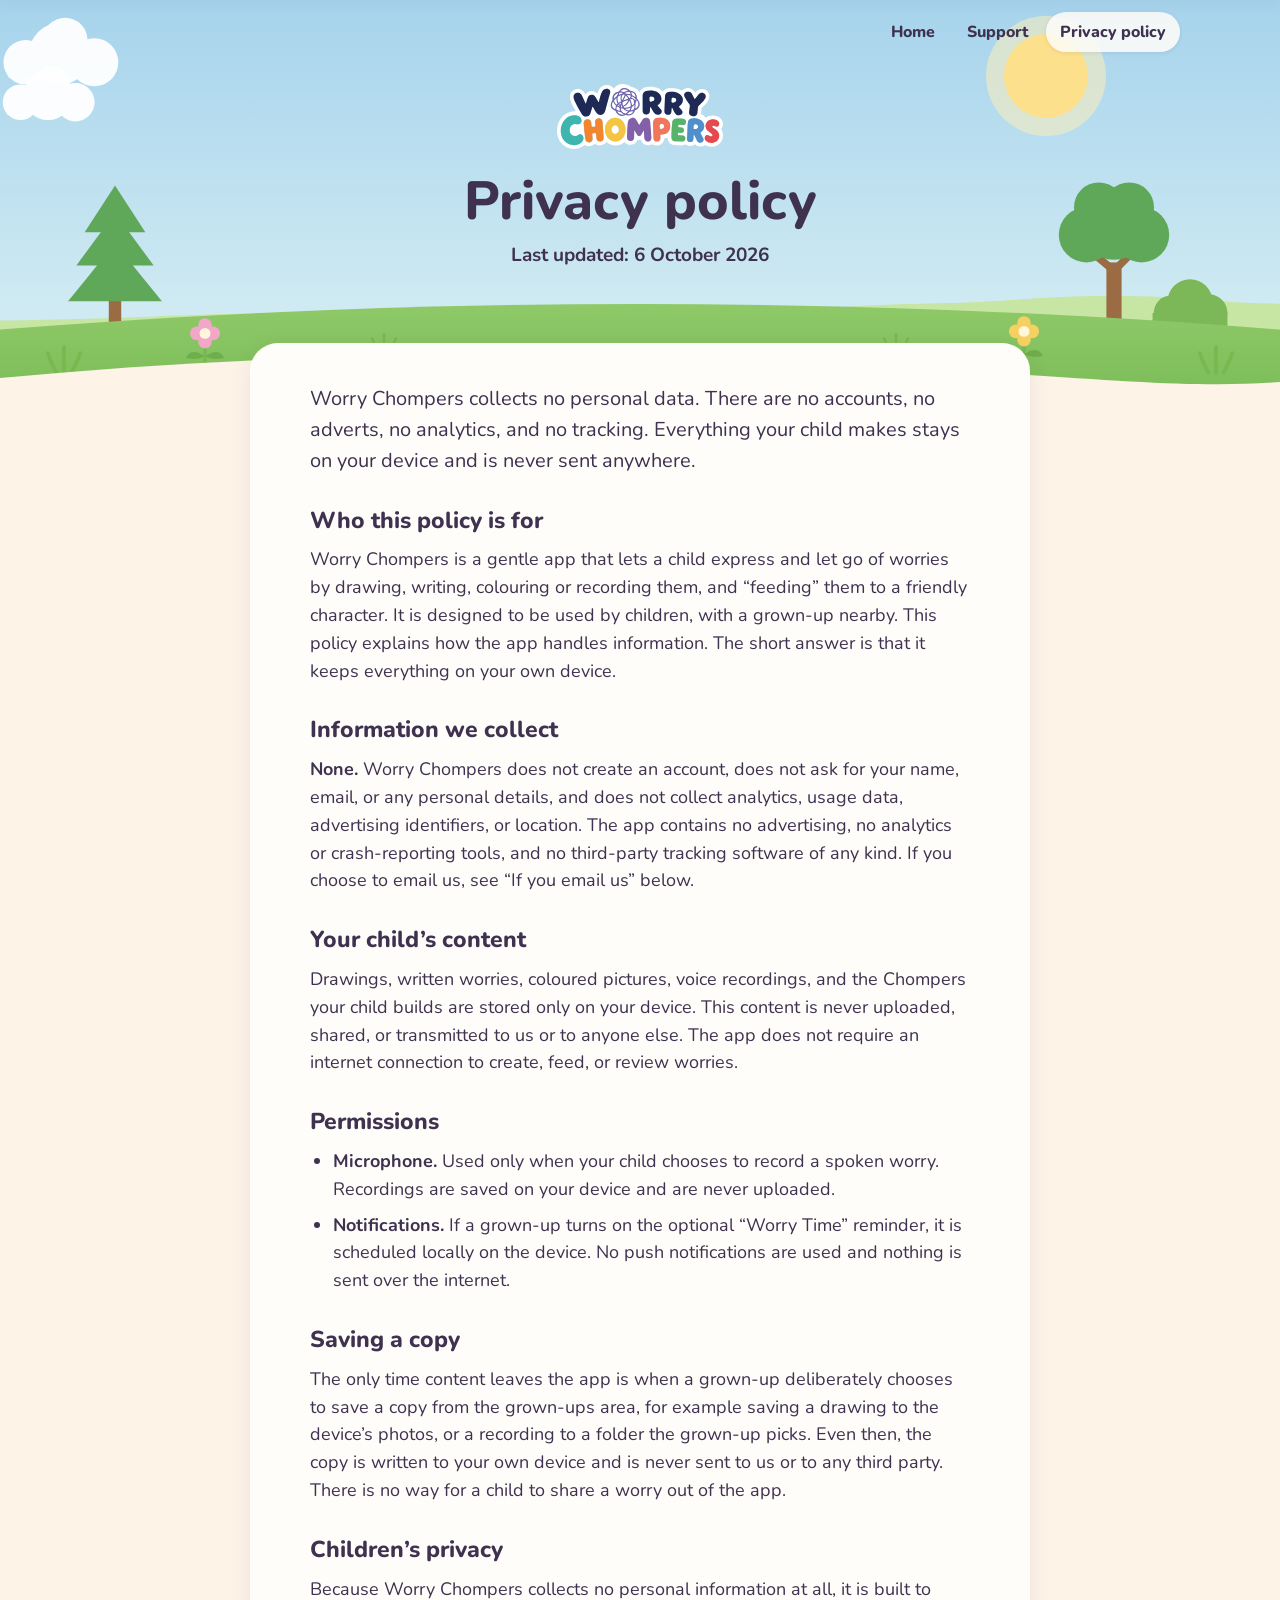
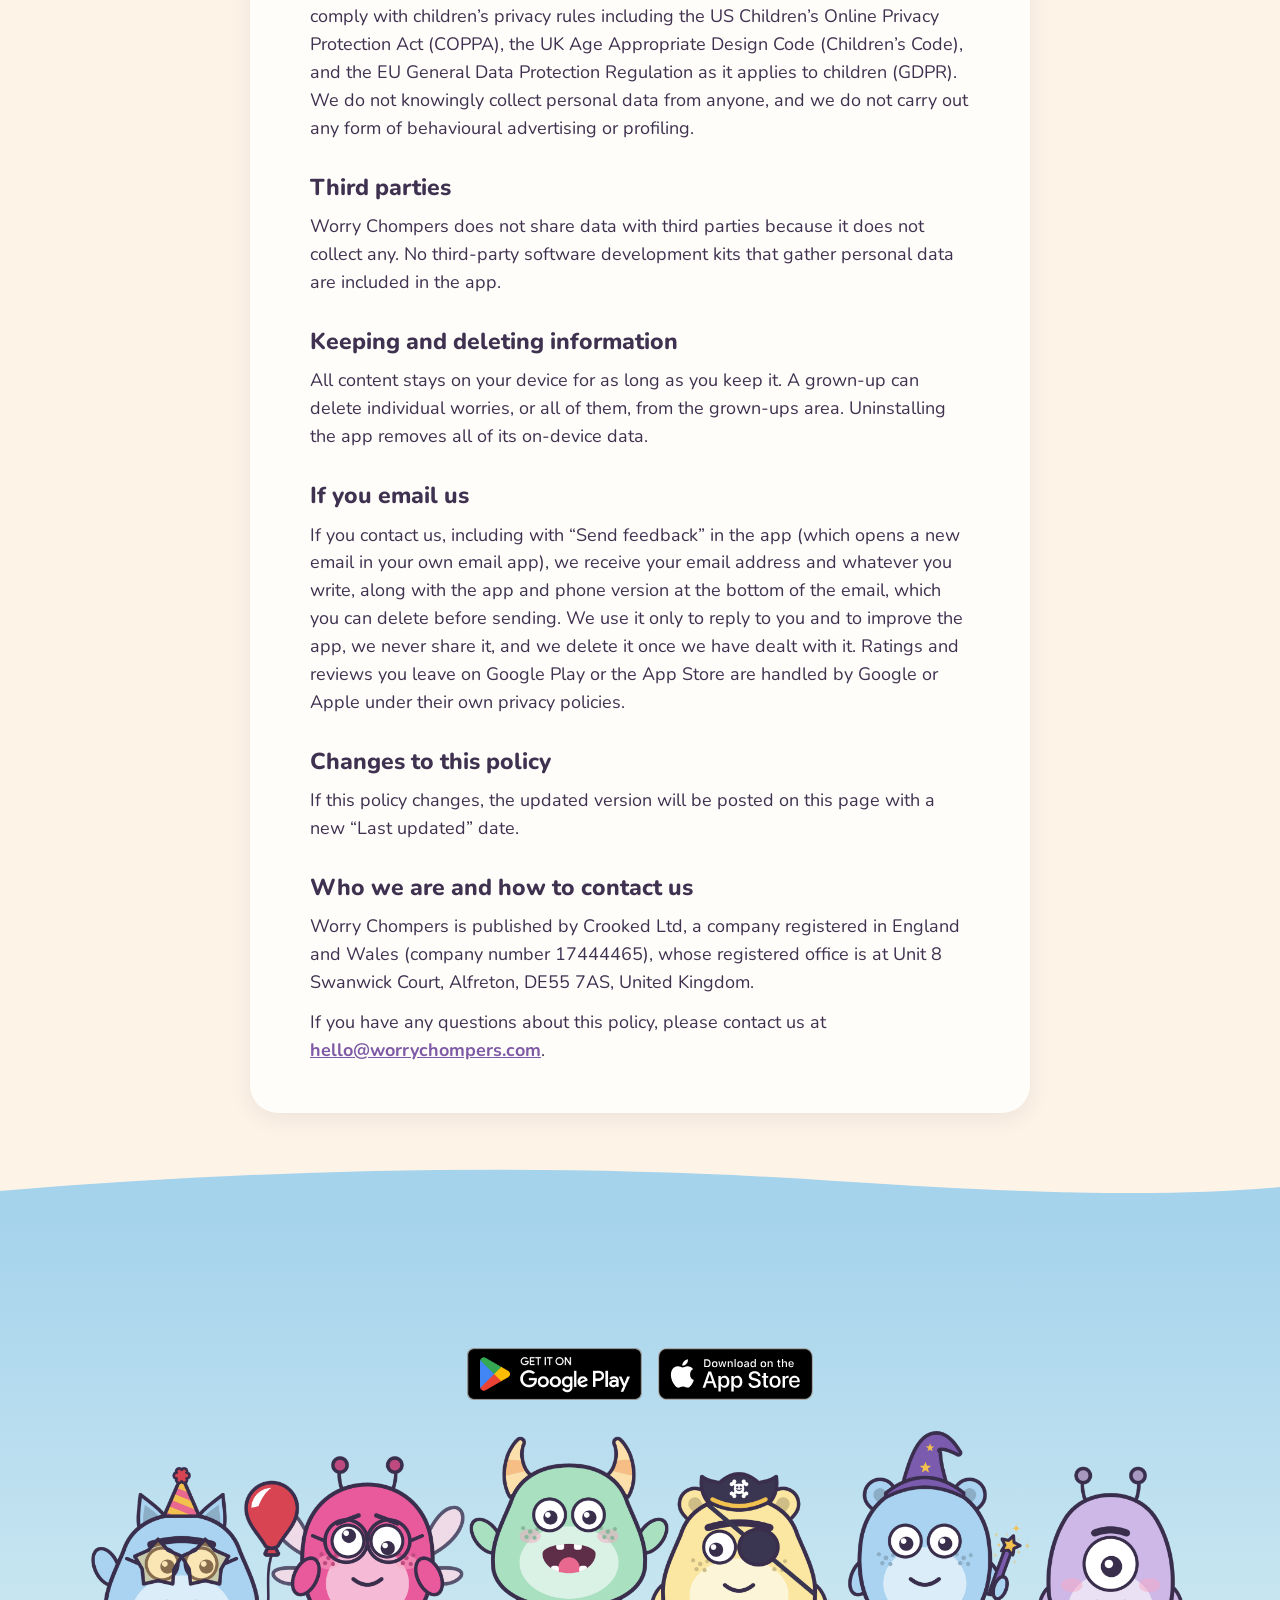
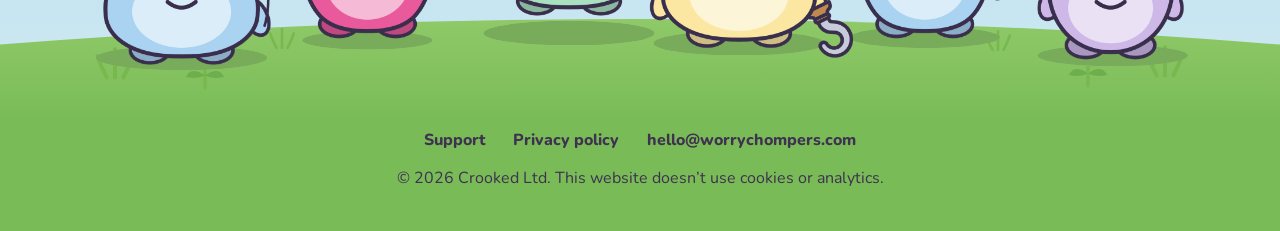
==== commit 4dae1a0f: "Links go to the clean addresses, not index.html Every page link was written as a file (index.html, s" ====
--- a/privacy/index.html
+++ b/privacy/index.html
@@ -75,14 +75,14 @@
 
 <div class="stickybar" inert aria-hidden="true">
   <div class="wrap stickybar-inner">
-    <a class="stickybar-logo" href="../index.html"><img src="../img/logo.svg" alt="Worry Chompers home" width="1016" height="395"></a>
-    <nav aria-label="Main"><ul><li><a href="../index.html">Home</a></li><li><a href="../support/index.html">Support</a></li><li><a href="../privacy/index.html" aria-current="page">Privacy policy</a></li></ul></nav>
+    <a class="stickybar-logo" href="/"><img src="../img/logo.svg" alt="Worry Chompers home" width="1016" height="395"></a>
+    <nav aria-label="Main"><ul><li><a href="/">Home</a></li><li><a href="/support/">Support</a></li><li><a href="/privacy/" aria-current="page">Privacy policy</a></li></ul></nav>
   </div>
 </div>
 
 <header class="hero hero-page">
   <nav class="topnav" aria-label="Main">
-    <div class="wrap topnav-inner"><ul><li><a href="../index.html">Home</a></li><li><a href="../support/index.html">Support</a></li><li><a href="../privacy/index.html" aria-current="page">Privacy policy</a></li></ul></div>
+    <div class="wrap topnav-inner"><ul><li><a href="/">Home</a></li><li><a href="/support/">Support</a></li><li><a href="/privacy/" aria-current="page">Privacy policy</a></li></ul></div>
   </nav>
 
   <div class="sky" aria-hidden="true">
@@ -106,7 +106,7 @@
   </div>
 
   <div class="wrap page-head">
-    <a class="page-logo" href="../index.html"><img class="logo" src="../img/logo.svg" alt="Worry Chompers home" width="1016" height="395"></a>
+    <a class="page-logo" href="/"><img class="logo" src="../img/logo.svg" alt="Worry Chompers home" width="1016" height="395"></a>
     <h1 class="page-title">Privacy policy</h1>
     <p class="page-sub">Last updated: 6 October 2026</p>
   </div>
@@ -187,8 +187,8 @@
 <footer class="footer">
   <div class="wrap">
     <nav aria-label="Help and legal">
-      <a href="../support/index.html">Support</a>
-      <a href="../privacy/index.html">Privacy policy</a>
+      <a href="/support/">Support</a>
+      <a href="/privacy/">Privacy policy</a>
       <a href="mailto:hello@worrychompers.com">hello@worrychompers.com</a>
     </nav>
     <p>© 2026 Crooked Ltd. This website doesn’t use cookies or analytics.</p>
--- a/styles.css
+++ b/styles.css
@@ -141,7 +141,8 @@
 .flower { left: var(--x); bottom: calc(var(--hk) * var(--y)); width: clamp(32px, 3.2vw, 46px); aspect-ratio: 30 / 40; transform: translateX(-50%); }
 
 /* A character standing on the grass: its picture's own transparent margin under the feet is
-   measured (2.2% of the hero's height, 5.2% of the group's), so the feet land --below up. */
+   measured (2.2% of the hero's height; the line-up is cropped to its shadows, so none), so the
+   feet land --below up. */
 .stand { position: relative; margin: 0 auto; width: var(--w); }
 .stand img { position: relative; width: 100%; }
 /* ---- Bands, each with a soft hill for a top edge ---- */
@@ -227,7 +228,7 @@
 .band.get-band { padding-bottom: 0; background: linear-gradient(var(--sky-top), var(--sky-bot) calc(100% - 24px), var(--ground-bot) calc(100% - 24px)); }
 .get-band > .edge { color: var(--sky-top); }
 .meadow-get { --below: clamp(40px, 4vw, 64px); --behind: clamp(40px, 4vw, 64px); margin-top: 10px; }
-.gang { --w: min(1100px, 92vw); margin-bottom: calc(var(--below) - var(--w) * 0.0068); margin-left: calc(50% - var(--w) / 2); }
+.gang { --w: min(1100px, 92vw); margin-bottom: var(--below); margin-left: calc(50% - var(--w) / 2); }
 .meadow-get { overflow: hidden; }
 
 /* Footer: the bottom of the meadow */
